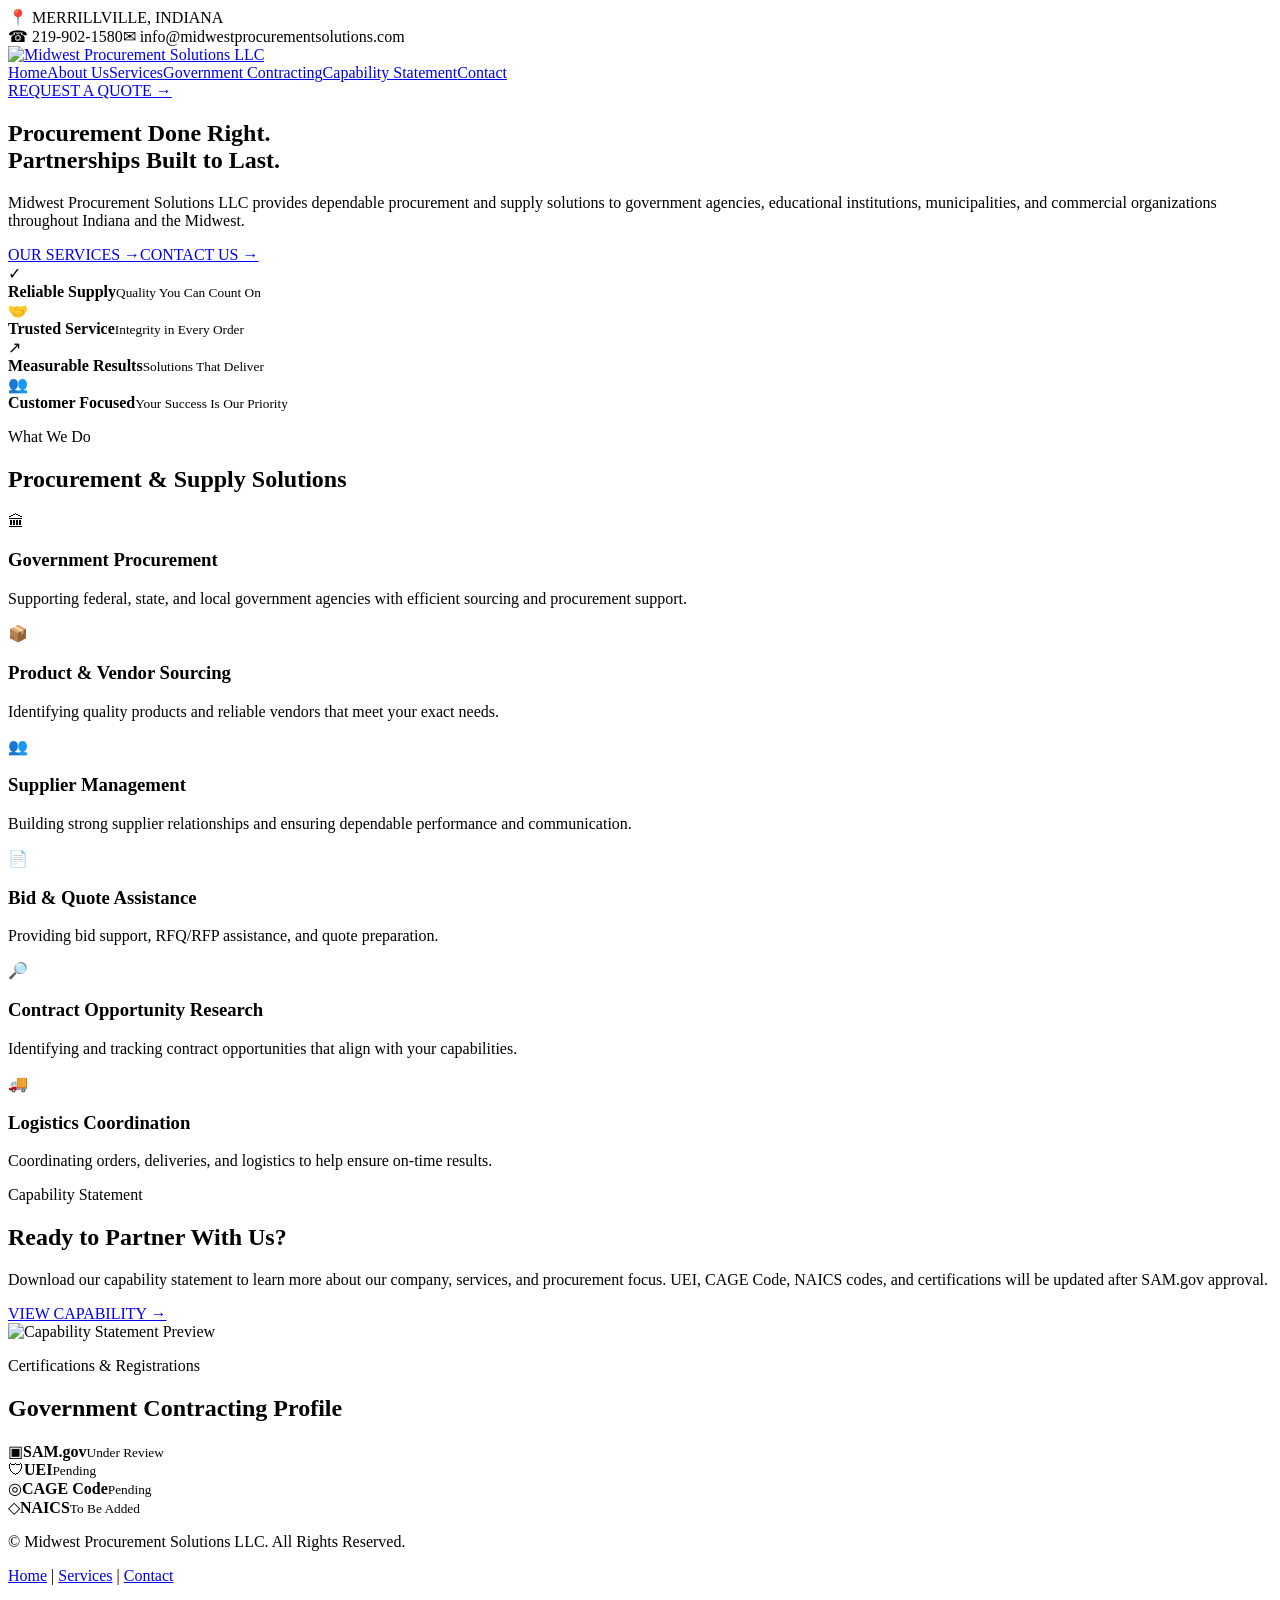
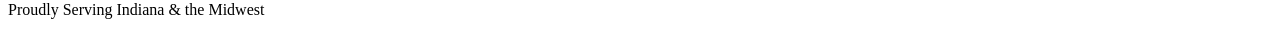
==== index.html @ 80f4475c "Add files via upload" ====
<!DOCTYPE html><html lang="en"><head><meta charset="UTF-8"><meta name="viewport" content="width=device-width, initial-scale=1.0"><title>Midwest Procurement Solutions LLC | Reliable Supply. Trusted Service.</title><meta name="description" content="Procurement and supply solutions for government and commercial clients."><link rel="icon" href="assets/favicon.png"><link rel="stylesheet" href="css/style.css"></head><body><div class="topbar"><div class="container"><div>📍 MERRILLVILLE, INDIANA</div><div class="topbar-contact"><span>☎ 219-902-1580</span><span>✉ info@midwestprocurementsolutions.com</span></div></div></div><header class="header"><div class="container header-inner"><a class="logo" href="index.html"><img src="assets/logo.png" alt="Midwest Procurement Solutions LLC"></a><nav class="nav"><a class="active" href="index.html">Home</a><a class="" href="about.html">About Us</a><a class="" href="services.html">Services</a><a class="" href="government.html">Government Contracting</a><a class="" href="capability.html">Capability Statement</a><a class="" href="contact.html">Contact</a></nav><a class="btn quote" href="contact.html">REQUEST A QUOTE →</a></div></header><main><section class="hero"><div class="hero-left"></div><div class="hero-right"></div><div class="slash-green"></div><div class="slash-white"></div><div class="container hero-content"><div class="hero-copy"><h1>Procurement Done Right.<br>Partnerships <span>Built to Last.</span></h1><div class="accent"></div><p>Midwest Procurement Solutions LLC provides dependable procurement and supply solutions to government agencies, educational institutions, municipalities, and commercial organizations throughout Indiana and the Midwest.</p><div class="hero-actions"><a class="btn" href="services.html">OUR SERVICES →</a><a class="btn btn-outline" href="contact.html">CONTACT US →</a></div></div></div></section><section class="value-strip"><div class="container value-grid"><div class="value-item"><div class="value-icon">✓</div><div><strong>Reliable Supply</strong><small>Quality You Can Count On</small></div></div><div class="value-item"><div class="value-icon">🤝</div><div><strong>Trusted Service</strong><small>Integrity in Every Order</small></div></div><div class="value-item"><div class="value-icon">↗</div><div><strong>Measurable Results</strong><small>Solutions That Deliver</small></div></div><div class="value-item"><div class="value-icon">👥</div><div><strong>Customer Focused</strong><small>Your Success Is Our Priority</small></div></div></div></section><section class="section section-light"><div class="container"><div class="heading"><p class="kicker">What We Do</p><h2>Procurement & Supply Solutions</h2></div><div class="services-grid"><article class="service-card"><div class="circle">🏛</div><h3>Government Procurement</h3><p>Supporting federal, state, and local government agencies with efficient sourcing and procurement support.</p></article><article class="service-card"><div class="circle">📦</div><h3>Product & Vendor Sourcing</h3><p>Identifying quality products and reliable vendors that meet your exact needs.</p></article><article class="service-card"><div class="circle">👥</div><h3>Supplier Management</h3><p>Building strong supplier relationships and ensuring dependable performance and communication.</p></article><article class="service-card"><div class="circle">📄</div><h3>Bid & Quote Assistance</h3><p>Providing bid support, RFQ/RFP assistance, and quote preparation.</p></article><article class="service-card"><div class="circle">🔎</div><h3>Contract Opportunity Research</h3><p>Identifying and tracking contract opportunities that align with your capabilities.</p></article><article class="service-card"><div class="circle">🚚</div><h3>Logistics Coordination</h3><p>Coordinating orders, deliveries, and logistics to help ensure on-time results.</p></article></div></div></section><section class="section section-dark"><div class="container cap-grid"><div><p class="kicker">Capability Statement</p><h2>Ready to Partner With Us?</h2><p>Download our capability statement to learn more about our company, services, and procurement focus. UEI, CAGE Code, NAICS codes, and certifications will be updated after SAM.gov approval.</p><a class="btn" href="capability.html">VIEW CAPABILITY →</a></div><img class="cap-preview" src="assets/capability-preview.jpg" alt="Capability Statement Preview"></div></section><section class="section"><div class="container"><div class="heading"><p class="kicker">Certifications & Registrations</p><h2>Government Contracting Profile</h2></div><div class="cert-grid"><div class="cert"><span>▣</span><strong>SAM.gov</strong><small>Under Review</small></div><div class="cert"><span>🛡</span><strong>UEI</strong><small>Pending</small></div><div class="cert"><span>◎</span><strong>CAGE Code</strong><small>Pending</small></div><div class="cert"><span>◇</span><strong>NAICS</strong><small>To Be Added</small></div></div></div></section></main><footer class="footer"><div class="container"><p>© <span data-year></span> Midwest Procurement Solutions LLC. All Rights Reserved.</p><p><a href="index.html">Home</a> | <a href="services.html">Services</a> | <a href="contact.html">Contact</a></p><p>Proudly Serving Indiana & the Midwest</p></div></footer><script src="js/script.js"></script></body></html>
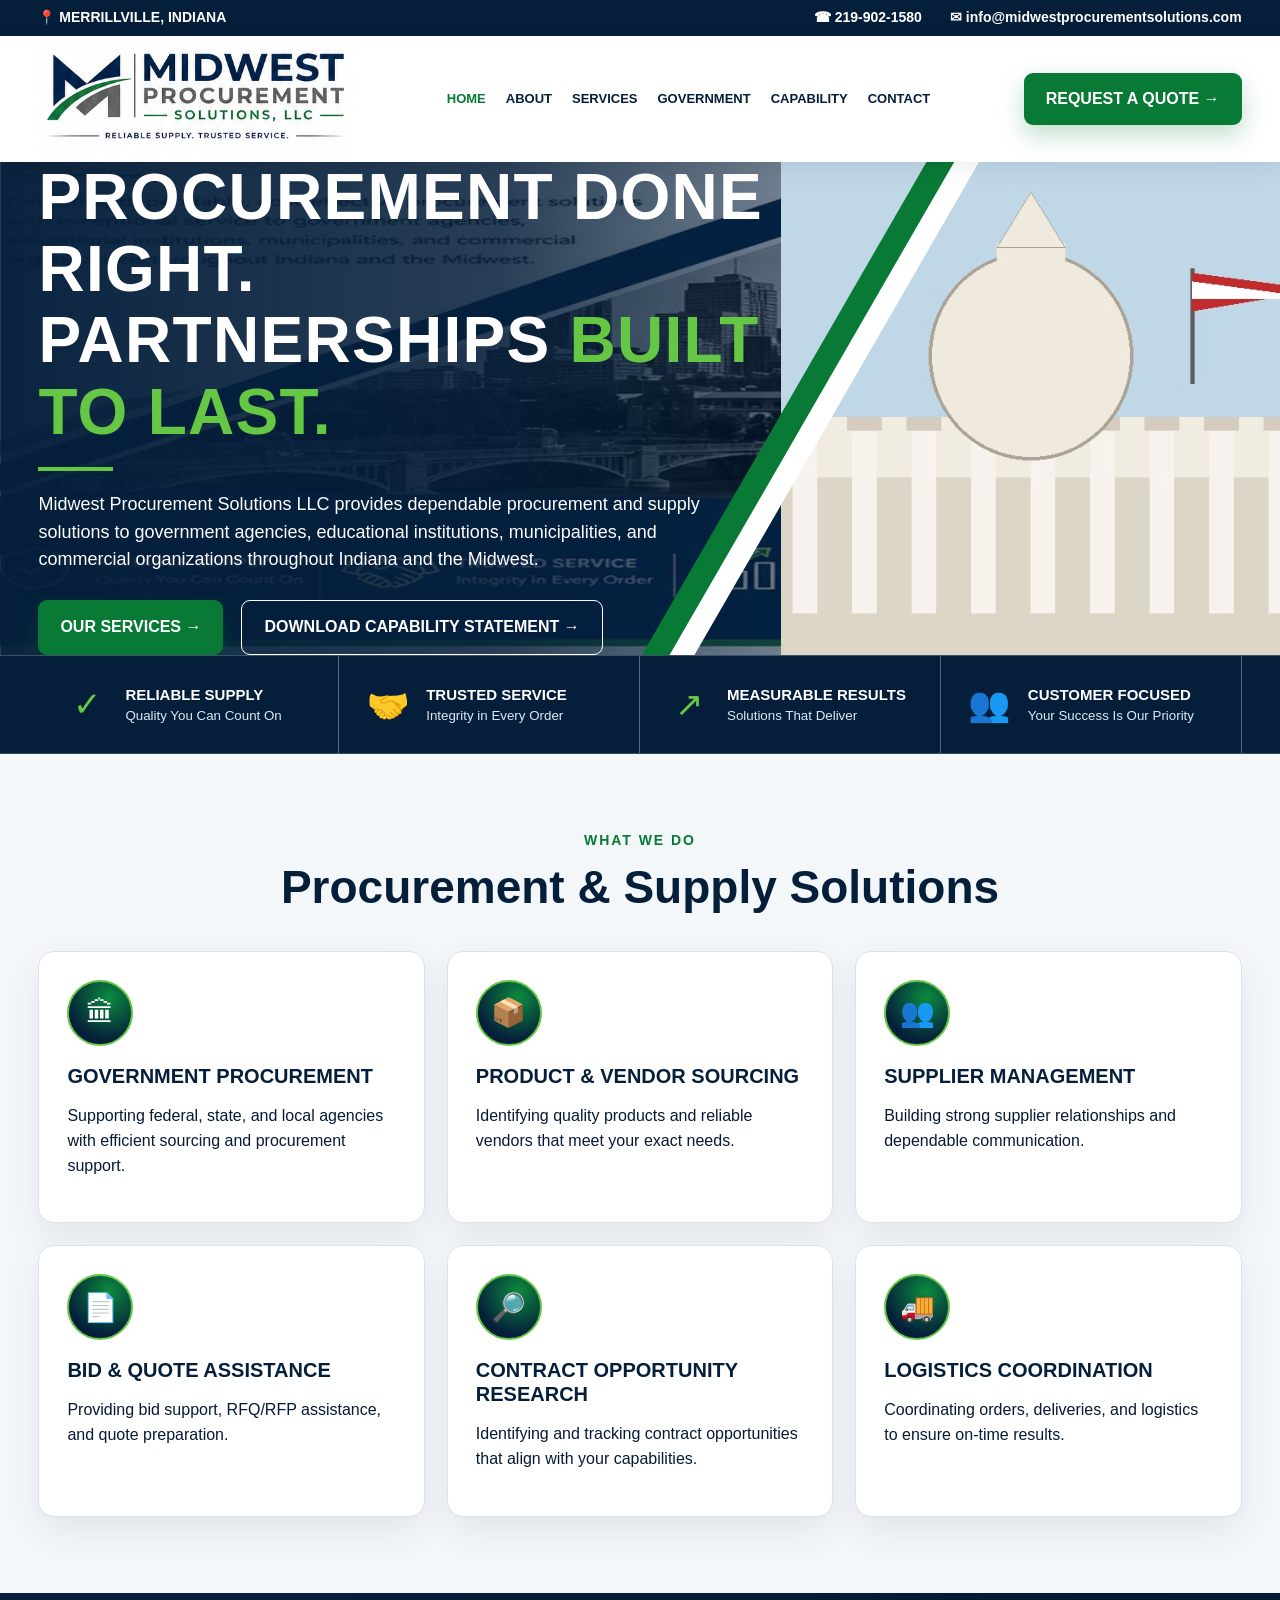
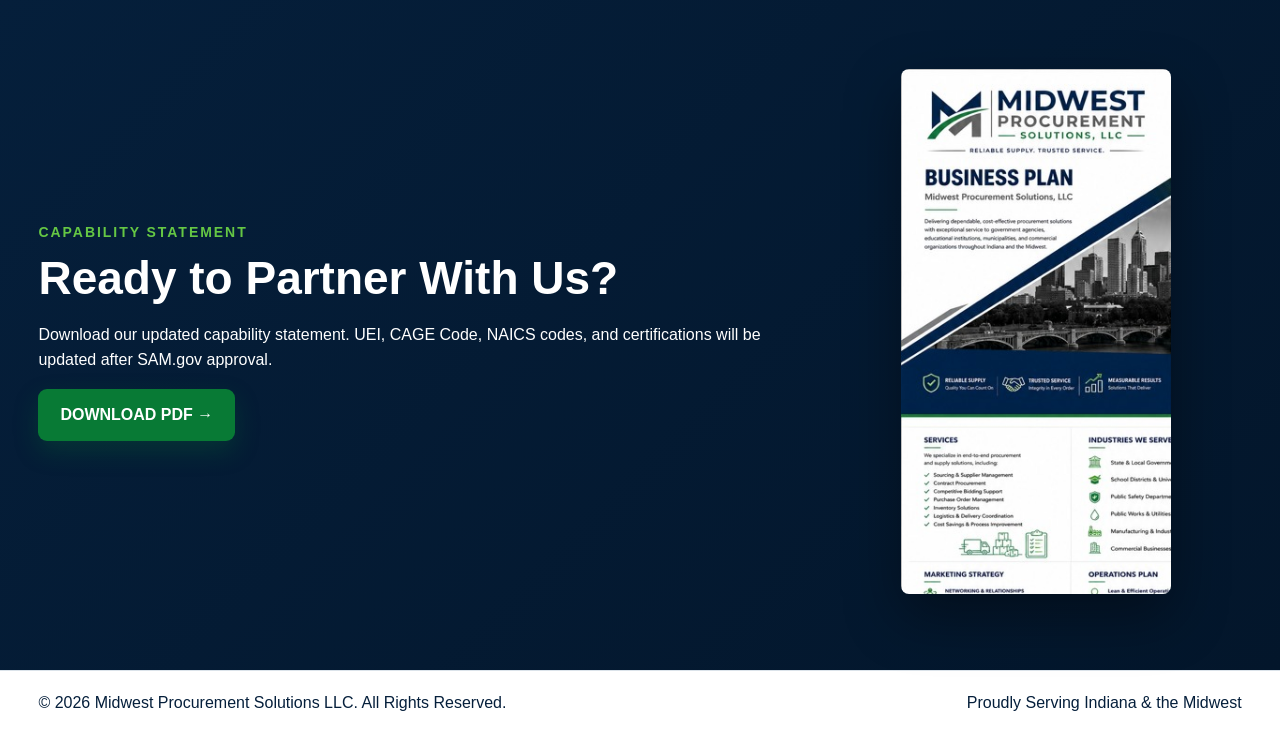
==== commit 63b599ab: "Add files via upload" ====
--- a/index.html
+++ b/index.html
@@ -1 +1 @@
-<!DOCTYPE html><html lang="en"><head><meta charset="UTF-8"><meta name="viewport" content="width=device-width, initial-scale=1.0"><title>Midwest Procurement Solutions LLC | Reliable Supply. Trusted Service.</title><meta name="description" content="Procurement and supply solutions for government and commercial clients."><link rel="icon" href="assets/favicon.png"><link rel="stylesheet" href="css/style.css"></head><body><div class="topbar"><div class="container"><div>📍 MERRILLVILLE, INDIANA</div><div class="topbar-contact"><span>☎ 219-902-1580</span><span>✉ info@midwestprocurementsolutions.com</span></div></div></div><header class="header"><div class="container header-inner"><a class="logo" href="index.html"><img src="assets/logo.png" alt="Midwest Procurement Solutions LLC"></a><nav class="nav"><a class="active" href="index.html">Home</a><a class="" href="about.html">About Us</a><a class="" href="services.html">Services</a><a class="" href="government.html">Government Contracting</a><a class="" href="capability.html">Capability Statement</a><a class="" href="contact.html">Contact</a></nav><a class="btn quote" href="contact.html">REQUEST A QUOTE →</a></div></header><main><section class="hero"><div class="hero-left"></div><div class="hero-right"></div><div class="slash-green"></div><div class="slash-white"></div><div class="container hero-content"><div class="hero-copy"><h1>Procurement Done Right.<br>Partnerships <span>Built to Last.</span></h1><div class="accent"></div><p>Midwest Procurement Solutions LLC provides dependable procurement and supply solutions to government agencies, educational institutions, municipalities, and commercial organizations throughout Indiana and the Midwest.</p><div class="hero-actions"><a class="btn" href="services.html">OUR SERVICES →</a><a class="btn btn-outline" href="contact.html">CONTACT US →</a></div></div></div></section><section class="value-strip"><div class="container value-grid"><div class="value-item"><div class="value-icon">✓</div><div><strong>Reliable Supply</strong><small>Quality You Can Count On</small></div></div><div class="value-item"><div class="value-icon">🤝</div><div><strong>Trusted Service</strong><small>Integrity in Every Order</small></div></div><div class="value-item"><div class="value-icon">↗</div><div><strong>Measurable Results</strong><small>Solutions That Deliver</small></div></div><div class="value-item"><div class="value-icon">👥</div><div><strong>Customer Focused</strong><small>Your Success Is Our Priority</small></div></div></div></section><section class="section section-light"><div class="container"><div class="heading"><p class="kicker">What We Do</p><h2>Procurement & Supply Solutions</h2></div><div class="services-grid"><article class="service-card"><div class="circle">🏛</div><h3>Government Procurement</h3><p>Supporting federal, state, and local government agencies with efficient sourcing and procurement support.</p></article><article class="service-card"><div class="circle">📦</div><h3>Product & Vendor Sourcing</h3><p>Identifying quality products and reliable vendors that meet your exact needs.</p></article><article class="service-card"><div class="circle">👥</div><h3>Supplier Management</h3><p>Building strong supplier relationships and ensuring dependable performance and communication.</p></article><article class="service-card"><div class="circle">📄</div><h3>Bid & Quote Assistance</h3><p>Providing bid support, RFQ/RFP assistance, and quote preparation.</p></article><article class="service-card"><div class="circle">🔎</div><h3>Contract Opportunity Research</h3><p>Identifying and tracking contract opportunities that align with your capabilities.</p></article><article class="service-card"><div class="circle">🚚</div><h3>Logistics Coordination</h3><p>Coordinating orders, deliveries, and logistics to help ensure on-time results.</p></article></div></div></section><section class="section section-dark"><div class="container cap-grid"><div><p class="kicker">Capability Statement</p><h2>Ready to Partner With Us?</h2><p>Download our capability statement to learn more about our company, services, and procurement focus. UEI, CAGE Code, NAICS codes, and certifications will be updated after SAM.gov approval.</p><a class="btn" href="capability.html">VIEW CAPABILITY →</a></div><img class="cap-preview" src="assets/capability-preview.jpg" alt="Capability Statement Preview"></div></section><section class="section"><div class="container"><div class="heading"><p class="kicker">Certifications & Registrations</p><h2>Government Contracting Profile</h2></div><div class="cert-grid"><div class="cert"><span>▣</span><strong>SAM.gov</strong><small>Under Review</small></div><div class="cert"><span>🛡</span><strong>UEI</strong><small>Pending</small></div><div class="cert"><span>◎</span><strong>CAGE Code</strong><small>Pending</small></div><div class="cert"><span>◇</span><strong>NAICS</strong><small>To Be Added</small></div></div></div></section></main><footer class="footer"><div class="container"><p>© <span data-year></span> Midwest Procurement Solutions LLC. All Rights Reserved.</p><p><a href="index.html">Home</a> | <a href="services.html">Services</a> | <a href="contact.html">Contact</a></p><p>Proudly Serving Indiana & the Midwest</p></div></footer><script src="js/script.js"></script></body></html>+<!doctype html><html lang="en"><head><meta charset="utf-8"><meta name="viewport" content="width=device-width,initial-scale=1"><title>Midwest Procurement Solutions LLC</title><link rel="icon" href="assets/favicon.png"><link rel="stylesheet" href="css/style.css"></head><body><div class="topbar"><div class="container"><div>📍 MERRILLVILLE, INDIANA</div><div class="topbar-contact"><span>☎ 219-902-1580</span><span>✉ info@midwestprocurementsolutions.com</span></div></div></div><header class="header"><div class="container header-inner"><a class="logo" href="index.html"><img src="assets/logo.png" alt="Midwest Procurement Solutions LLC"></a><nav class="nav"><a class="active" href="index.html">Home</a><a class="" href="about.html">About</a><a class="" href="services.html">Services</a><a class="" href="government.html">Government</a><a class="" href="capability.html">Capability</a><a class="" href="contact.html">Contact</a></nav><a class="btn quote" href="contact.html">REQUEST A QUOTE →</a></div></header><main><section class="hero"><div class="hero-left"></div><div class="hero-right"></div><div class="slash-green"></div><div class="slash-white"></div><div class="container hero-content"><div class="hero-copy"><h1>Procurement Done Right.<br>Partnerships <span>Built to Last.</span></h1><div class="accent"></div><p>Midwest Procurement Solutions LLC provides dependable procurement and supply solutions to government agencies, educational institutions, municipalities, and commercial organizations throughout Indiana and the Midwest.</p><div class="hero-actions"><a class="btn" href="services.html">OUR SERVICES →</a><a class="btn btn-outline" href="assets/Midwest_Procurement_Solutions_Capability_Statement.pdf">DOWNLOAD CAPABILITY STATEMENT →</a></div></div></div></section><section class="value-strip"><div class="container value-grid"><div class="value-item"><div class="value-icon">✓</div><div><strong>Reliable Supply</strong><small>Quality You Can Count On</small></div></div><div class="value-item"><div class="value-icon">🤝</div><div><strong>Trusted Service</strong><small>Integrity in Every Order</small></div></div><div class="value-item"><div class="value-icon">↗</div><div><strong>Measurable Results</strong><small>Solutions That Deliver</small></div></div><div class="value-item"><div class="value-icon">👥</div><div><strong>Customer Focused</strong><small>Your Success Is Our Priority</small></div></div></div></section><section class="section section-light"><div class="container"><div class="heading"><p class="kicker">What We Do</p><h2>Procurement & Supply Solutions</h2></div><div class="services-grid"><article class="service-card"><div class="circle">🏛</div><h3>Government Procurement</h3><p>Supporting federal, state, and local agencies with efficient sourcing and procurement support.</p></article><article class="service-card"><div class="circle">📦</div><h3>Product & Vendor Sourcing</h3><p>Identifying quality products and reliable vendors that meet your exact needs.</p></article><article class="service-card"><div class="circle">👥</div><h3>Supplier Management</h3><p>Building strong supplier relationships and dependable communication.</p></article><article class="service-card"><div class="circle">📄</div><h3>Bid & Quote Assistance</h3><p>Providing bid support, RFQ/RFP assistance, and quote preparation.</p></article><article class="service-card"><div class="circle">🔎</div><h3>Contract Opportunity Research</h3><p>Identifying and tracking contract opportunities that align with your capabilities.</p></article><article class="service-card"><div class="circle">🚚</div><h3>Logistics Coordination</h3><p>Coordinating orders, deliveries, and logistics to ensure on-time results.</p></article></div></div></section><section class="section section-dark"><div class="container cap-grid"><div><p class="kicker">Capability Statement</p><h2>Ready to Partner With Us?</h2><p>Download our updated capability statement. UEI, CAGE Code, NAICS codes, and certifications will be updated after SAM.gov approval.</p><a class="btn" href="assets/Midwest_Procurement_Solutions_Capability_Statement.pdf">DOWNLOAD PDF →</a></div><img class="cap-preview" src="assets/capability-preview.jpg" alt="Capability Statement Preview"></div></section></main><footer class="footer"><div class="container"><p>© <span data-year></span> Midwest Procurement Solutions LLC. All Rights Reserved.</p><p>Proudly Serving Indiana & the Midwest</p></div></footer><script src="js/script.js"></script></body></html>
--- a/css/style.css
+++ b/css/style.css
@@ -0,0 +1,2 @@
+
+:root{--navy:#051f3b;--navy2:#082b52;--green:#087a35;--green2:#65c744;--light:#f4f7fa;--text:#071936;--border:#dbe3ea}*{box-sizing:border-box}html{scroll-behavior:smooth}body{margin:0;font-family:Arial,Helvetica,sans-serif;color:var(--text);background:white;line-height:1.55}img{max-width:100%;display:block}.container{width:min(1220px,94%);margin:auto}.topbar{background:var(--navy);color:white;font-size:14px;font-weight:800}.topbar .container{display:flex;justify-content:space-between;align-items:center;gap:18px;min-height:36px}.topbar-contact{display:flex;gap:28px;flex-wrap:wrap}.header{background:white;position:sticky;top:0;z-index:50;box-shadow:0 5px 22px rgba(0,0,0,.08)}.header-inner{display:flex;justify-content:space-between;align-items:center;gap:22px;min-height:126px}.logo img{width:315px}.nav{display:flex;align-items:center;gap:20px;justify-content:center;flex:1}.nav a{text-decoration:none;font-size:13px;font-weight:900;color:var(--navy);text-transform:uppercase;white-space:nowrap}.nav a.active,.nav a:hover{color:var(--green)}.btn{display:inline-flex;align-items:center;justify-content:center;gap:8px;background:var(--green);color:white;text-decoration:none;border-radius:9px;padding:14px 22px;font-weight:900;border:0;box-shadow:0 10px 24px rgba(8,122,53,.25);cursor:pointer}.btn-outline{background:transparent;border:1.5px solid white;color:white;box-shadow:none}.hero{position:relative;min-height:485px;background:var(--navy);color:white;overflow:hidden}.hero-left{position:absolute;inset:0 auto 0 0;width:78%;background:linear-gradient(90deg,rgba(5,31,59,.98),rgba(5,31,59,.86),rgba(5,31,59,.35)),url('../assets/skyline.jpg');background-size:cover;background-position:center}.hero-right{position:absolute;right:0;top:0;width:39%;height:100%;background:linear-gradient(rgba(255,255,255,.08),rgba(255,255,255,.08)),url('../assets/government-building.jpg');background-size:cover;background-position:center}.slash-white{position:absolute;right:35%;top:-75px;width:35px;height:650px;background:white;transform:rotate(30deg);z-index:2}.slash-green{position:absolute;right:36.9%;top:-75px;width:24px;height:650px;background:var(--green);transform:rotate(30deg);z-index:3}.hero-content{position:relative;z-index:4;min-height:485px;display:flex;align-items:center}.hero-copy{max-width:770px}.hero h1{font-size:clamp(39px,5vw,64px);line-height:1.12;margin:0 0 18px;text-transform:uppercase;letter-spacing:.02em}.hero h1 span{color:var(--green2)}.accent{width:75px;height:4px;background:var(--green2);margin:0 0 20px}.hero p{font-size:18px;max-width:690px}.hero-actions{display:flex;gap:18px;flex-wrap:wrap;margin-top:26px}.value-strip{background:var(--navy);color:white;border-top:1px solid rgba(255,255,255,.22);border-bottom:1px solid rgba(255,255,255,.2)}.value-grid{display:grid;grid-template-columns:repeat(4,1fr)}.value-item{display:flex;gap:16px;align-items:center;padding:22px 26px;border-right:1px solid rgba(255,255,255,.32)}.value-icon{font-size:34px;color:var(--green2);width:45px;text-align:center}.value-item strong{display:block;text-transform:uppercase;font-size:15px}.value-item small{display:block;color:#dce8f5}.section{padding:76px 0}.section-light{background:var(--light)}.section-dark{background:linear-gradient(135deg,var(--navy),#03162b);color:white}.heading{text-align:center;margin-bottom:38px}.kicker{font-size:14px;text-transform:uppercase;color:var(--green);font-weight:900;letter-spacing:.14em;margin:0 0 10px}.section-dark .kicker{color:var(--green2)}h2{font-size:clamp(30px,4vw,46px);line-height:1.12;margin:0 0 18px;color:var(--navy)}.section-dark h2{color:white}.services-grid{display:grid;grid-template-columns:repeat(3,1fr);gap:22px}.service-card{background:white;border:1px solid var(--border);border-radius:16px;padding:28px;box-shadow:0 14px 35px rgba(5,31,59,.08)}.circle{width:66px;height:66px;border-radius:50%;display:grid;place-items:center;background:radial-gradient(circle at 65% 25%,#0b8b3e,var(--navy) 70%);border:2px solid var(--green2);color:white;font-size:28px;margin-bottom:18px}.service-card h3{font-size:20px;line-height:1.2;color:var(--navy);margin:0 0 12px;text-transform:uppercase}.two-col{display:grid;grid-template-columns:1.05fr .95fr;gap:48px;align-items:center}.card-dark{background:rgba(255,255,255,.08);border:1px solid rgba(255,255,255,.18);border-radius:18px;padding:30px}.card-dark h3{color:var(--green2);margin-top:0;font-size:25px}.card-dark li{margin:10px 0}.cert-grid{display:grid;grid-template-columns:repeat(4,1fr);gap:18px;margin-top:30px}.cert{background:white;border:1px solid var(--border);border-radius:14px;text-align:center;padding:24px 14px}.cert span{font-size:38px;display:block;color:var(--green)}.cert strong{display:block;text-transform:uppercase;color:var(--navy)}.cert small{display:block;color:var(--green);font-weight:900}.cap-grid{display:grid;grid-template-columns:1fr .55fr;gap:42px;align-items:center}.cap-preview{width:270px;border-radius:8px;box-shadow:0 22px 55px rgba(0,0,0,.38);justify-self:center}.industry-grid{display:grid;grid-template-columns:repeat(3,1fr);gap:16px}.industry-grid span{background:white;border:1px solid var(--border);border-radius:12px;padding:18px;text-align:center;font-weight:900;color:var(--navy)}.contact-grid{display:grid;grid-template-columns:1fr 1fr;gap:44px;align-items:start}.contact-card{background:rgba(255,255,255,.08);border:1px solid rgba(255,255,255,.18);border-radius:16px;padding:24px;margin-top:20px}.form{background:white;color:var(--navy);border-radius:16px;padding:28px}label{display:block;font-weight:900;margin-bottom:16px}input,textarea{display:block;width:100%;margin-top:7px;padding:13px;border:1px solid #cbd5df;border-radius:8px;font:inherit}textarea{min-height:140px}.footer{background:white;color:var(--navy);border-top:1px solid var(--border)}.footer .container{display:flex;justify-content:space-between;gap:20px;align-items:center;min-height:64px;flex-wrap:wrap}.footer a{text-decoration:none;font-weight:800}.page-hero{background:linear-gradient(135deg,var(--navy),var(--navy2));color:white;padding:72px 0}.page-hero h1{font-size:clamp(38px,5vw,62px);margin:0}.page-hero p{font-size:19px;max-width:760px}.list-check{padding-left:0;list-style:none}.list-check li{margin:10px 0}.list-check li:before{content:'✓ ';color:var(--green);font-weight:900}@media(max-width:1100px){.nav{display:none}.header-inner{min-height:auto;padding:16px 0}.logo img{width:300px;max-width:70vw}.quote{display:none}.hero-right,.slash-white,.slash-green{display:none}.hero-left{width:100%}.value-grid,.cert-grid{grid-template-columns:repeat(2,1fr)}}@media(max-width:760px){.topbar .container,.topbar-contact{display:block;padding:7px 0}.topbar-contact span{display:block;margin:4px 0}.hero,.hero-content{min-height:500px}.hero h1{font-size:34px}.hero p{font-size:16px}.value-grid,.services-grid,.two-col,.cap-grid,.industry-grid,.contact-grid,.cert-grid{grid-template-columns:1fr}.value-item{border-right:0;border-bottom:1px solid rgba(255,255,255,.18)}.cap-preview{justify-self:start;max-width:100%}.footer .container{display:block;padding:16px 0}}
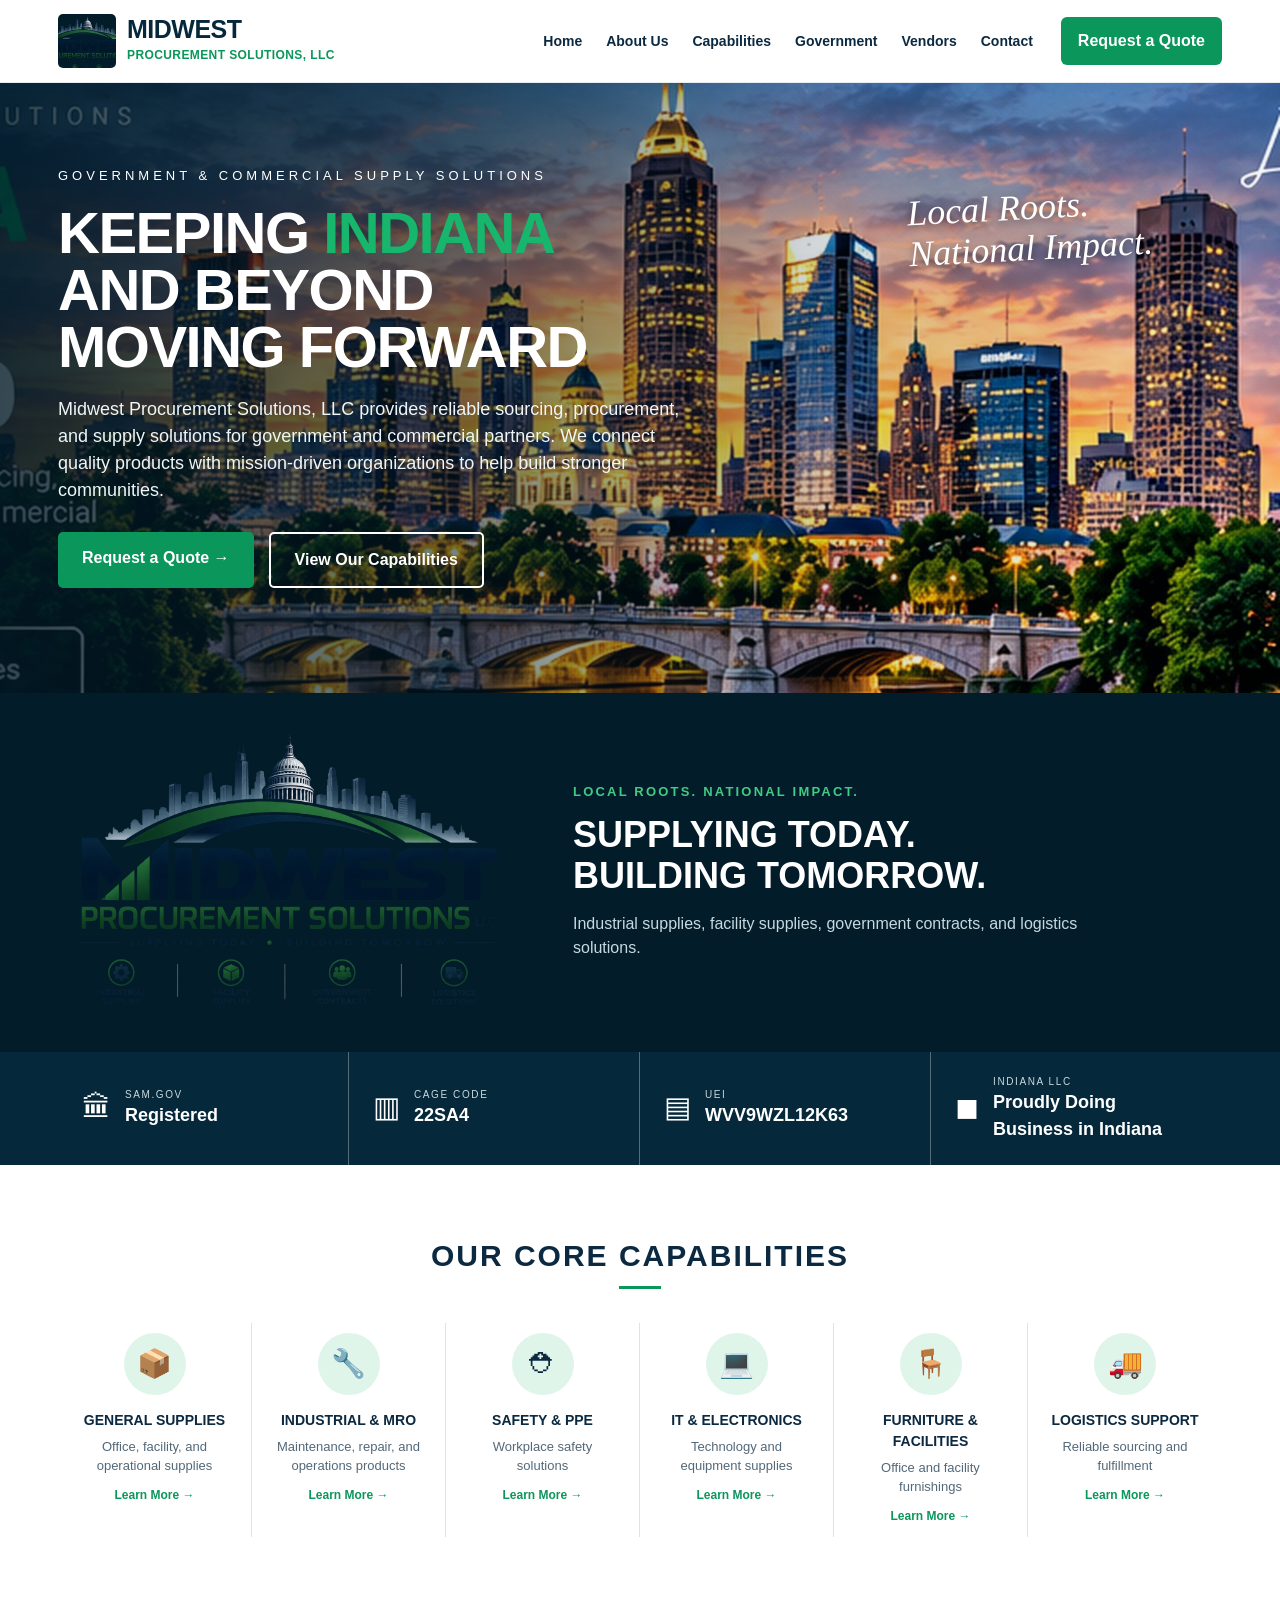
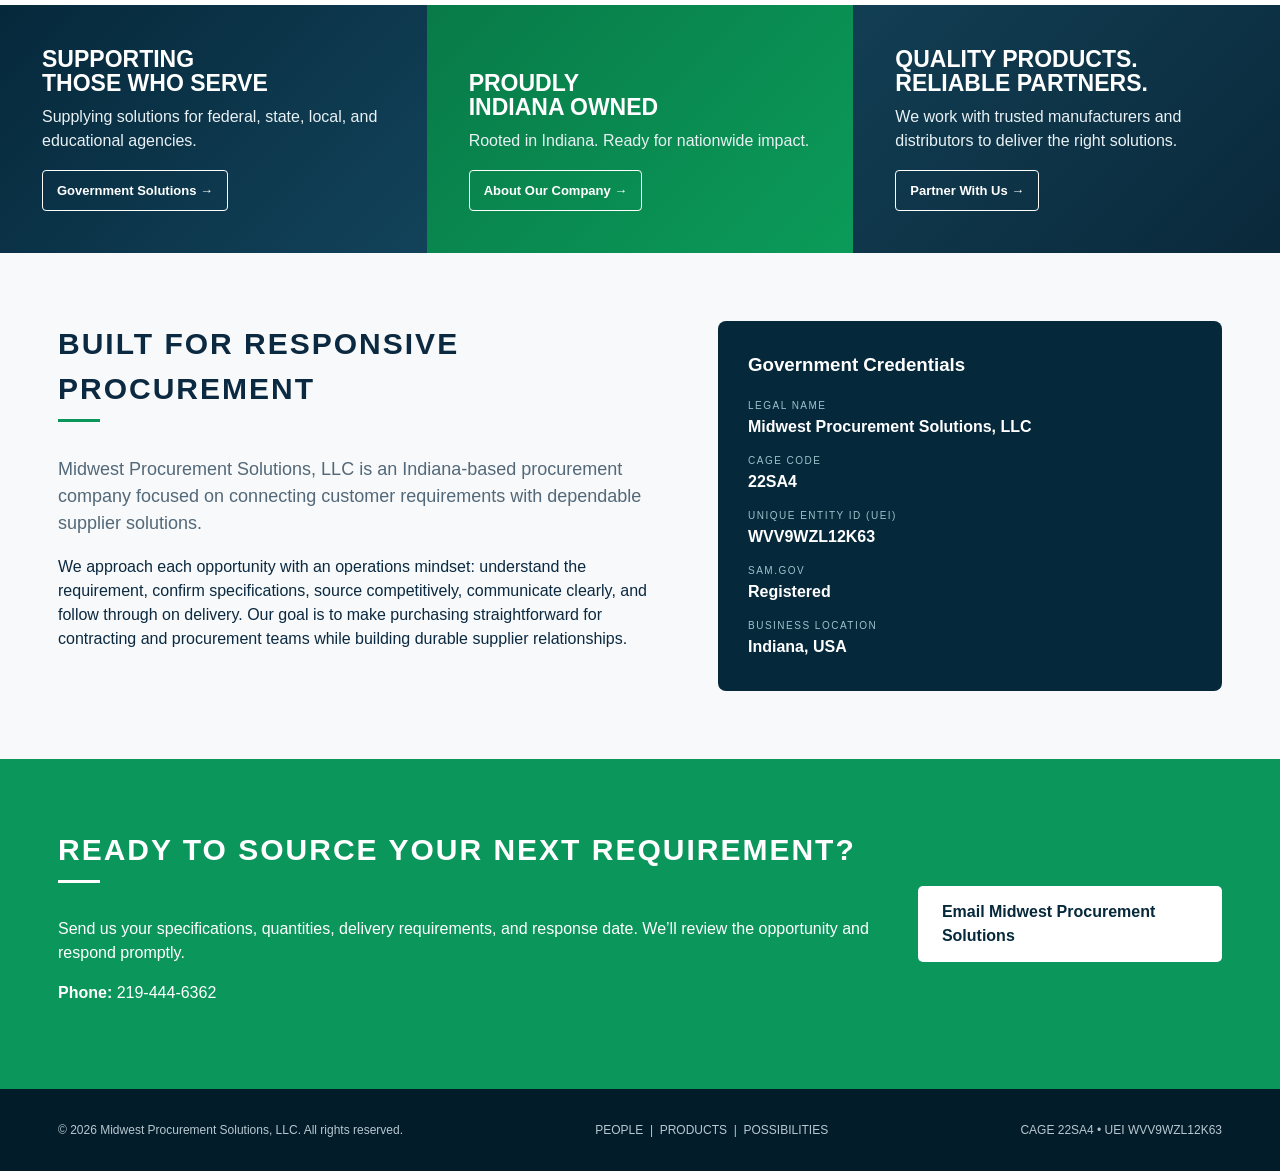
==== commit 436beda2: "Publish skyline homepage with updated logo" ====
--- a/index.html
+++ b/index.html
@@ -1 +1,17 @@
-<!doctype html><html lang="en"><head><meta charset="utf-8"><meta name="viewport" content="width=device-width,initial-scale=1"><title>Midwest Procurement Solutions LLC</title><link rel="icon" href="assets/favicon.png"><link rel="stylesheet" href="css/style.css"></head><body><div class="topbar"><div class="container"><div>📍 MERRILLVILLE, INDIANA</div><div class="topbar-contact"><span>☎ 219-902-1580</span><span>✉ info@midwestprocurementsolutions.com</span></div></div></div><header class="header"><div class="container header-inner"><a class="logo" href="index.html"><img src="assets/logo.png" alt="Midwest Procurement Solutions LLC"></a><nav class="nav"><a class="active" href="index.html">Home</a><a class="" href="about.html">About</a><a class="" href="services.html">Services</a><a class="" href="government.html">Government</a><a class="" href="capability.html">Capability</a><a class="" href="contact.html">Contact</a></nav><a class="btn quote" href="contact.html">REQUEST A QUOTE →</a></div></header><main><section class="hero"><div class="hero-left"></div><div class="hero-right"></div><div class="slash-green"></div><div class="slash-white"></div><div class="container hero-content"><div class="hero-copy"><h1>Procurement Done Right.<br>Partnerships <span>Built to Last.</span></h1><div class="accent"></div><p>Midwest Procurement Solutions LLC provides dependable procurement and supply solutions to government agencies, educational institutions, municipalities, and commercial organizations throughout Indiana and the Midwest.</p><div class="hero-actions"><a class="btn" href="services.html">OUR SERVICES →</a><a class="btn btn-outline" href="assets/Midwest_Procurement_Solutions_Capability_Statement.pdf">DOWNLOAD CAPABILITY STATEMENT →</a></div></div></div></section><section class="value-strip"><div class="container value-grid"><div class="value-item"><div class="value-icon">✓</div><div><strong>Reliable Supply</strong><small>Quality You Can Count On</small></div></div><div class="value-item"><div class="value-icon">🤝</div><div><strong>Trusted Service</strong><small>Integrity in Every Order</small></div></div><div class="value-item"><div class="value-icon">↗</div><div><strong>Measurable Results</strong><small>Solutions That Deliver</small></div></div><div class="value-item"><div class="value-icon">👥</div><div><strong>Customer Focused</strong><small>Your Success Is Our Priority</small></div></div></div></section><section class="section section-light"><div class="container"><div class="heading"><p class="kicker">What We Do</p><h2>Procurement & Supply Solutions</h2></div><div class="services-grid"><article class="service-card"><div class="circle">🏛</div><h3>Government Procurement</h3><p>Supporting federal, state, and local agencies with efficient sourcing and procurement support.</p></article><article class="service-card"><div class="circle">📦</div><h3>Product & Vendor Sourcing</h3><p>Identifying quality products and reliable vendors that meet your exact needs.</p></article><article class="service-card"><div class="circle">👥</div><h3>Supplier Management</h3><p>Building strong supplier relationships and dependable communication.</p></article><article class="service-card"><div class="circle">📄</div><h3>Bid & Quote Assistance</h3><p>Providing bid support, RFQ/RFP assistance, and quote preparation.</p></article><article class="service-card"><div class="circle">🔎</div><h3>Contract Opportunity Research</h3><p>Identifying and tracking contract opportunities that align with your capabilities.</p></article><article class="service-card"><div class="circle">🚚</div><h3>Logistics Coordination</h3><p>Coordinating orders, deliveries, and logistics to ensure on-time results.</p></article></div></div></section><section class="section section-dark"><div class="container cap-grid"><div><p class="kicker">Capability Statement</p><h2>Ready to Partner With Us?</h2><p>Download our updated capability statement. UEI, CAGE Code, NAICS codes, and certifications will be updated after SAM.gov approval.</p><a class="btn" href="assets/Midwest_Procurement_Solutions_Capability_Statement.pdf">DOWNLOAD PDF →</a></div><img class="cap-preview" src="assets/capability-preview.jpg" alt="Capability Statement Preview"></div></section></main><footer class="footer"><div class="container"><p>© <span data-year></span> Midwest Procurement Solutions LLC. All Rights Reserved.</p><p>Proudly Serving Indiana & the Midwest</p></div></footer><script src="js/script.js"></script></body></html>+<!doctype html>
+<html lang="en"><head><meta charset="utf-8"><meta name="viewport" content="width=device-width,initial-scale=1"><title>Midwest Procurement Solutions, LLC | Government & Commercial Supply</title><meta name="description" content="Midwest Procurement Solutions, LLC provides sourcing, procurement, and supply solutions for government and commercial customers."><style>
+:root{--navy:#06283b;--navy2:#031c2a;--green:#0b965b;--green2:#16b66d;--ink:#0b2940;--muted:#536878;--light:#f7f9fa;--line:#dbe4e8;--white:#fff}*{box-sizing:border-box}html{scroll-behavior:smooth}body{margin:0;font-family:Arial,Helvetica,sans-serif;color:var(--ink);background:white;line-height:1.5}a{text-decoration:none;color:inherit}.wrap{max-width:1220px;margin:auto;padding:0 28px}.top{background:#fff;position:sticky;top:0;z-index:20;border-bottom:1px solid #e6ecef}.nav{min-height:82px;display:flex;align-items:center;gap:28px}.brand{display:flex;align-items:center;margin-right:auto}.mark{width:52px;height:44px;position:relative;margin-right:10px}.mark:before,.mark:after{content:"";position:absolute;bottom:0;background:var(--green)}.mark:before{left:3px;width:12px;height:24px}.mark:after{left:20px;width:12px;height:34px;box-shadow:17px -10px 0 var(--green)}.brandtext strong{display:block;font-size:25px;line-height:1;color:var(--navy);letter-spacing:-.5px}.brandtext span{font-size:12px;color:var(--green);font-weight:800;letter-spacing:.4px}.navlinks{display:flex;gap:24px;font-size:14px;font-weight:700}.navlinks a:hover{color:var(--green)}.quote{background:var(--green);color:white;padding:12px 17px;border-radius:6px;font-weight:800}.hero{min-height:610px;color:white;position:relative;display:flex;align-items:center;background-image:linear-gradient(90deg,rgba(2,26,39,.80) 0%,rgba(2,26,39,.56) 34%,rgba(2,26,39,.12) 68%,rgba(2,26,39,.03) 100%),url('assets/indianapolis-skyline.jpg');background-size:cover;background-position:center center}.heroContent{padding:78px 0 100px;max-width:660px}.eyebrow{font-size:13px;letter-spacing:4px;text-transform:uppercase}.hero h1{font-size:58px;line-height:.99;margin:18px 0 20px;text-transform:uppercase;letter-spacing:-1.5px}.hero h1 em{font-style:normal;color:var(--green2)}.hero p{font-size:18px;max-width:630px;color:#eef6f8}.script{position:absolute;right:10%;top:17%;font-family:Georgia,serif;font-style:italic;font-size:36px;line-height:1.15;transform:rotate(-3deg);text-shadow:0 2px 8px #0007}.script small{display:block;font-family:Arial,sans-serif;font-style:normal;text-transform:uppercase;font-size:12px;letter-spacing:3px;margin-top:18px;text-align:center}.actions{display:flex;gap:15px;margin-top:28px;flex-wrap:wrap}.btn{display:inline-block;padding:14px 24px;border-radius:5px;font-weight:800}.btn.primary{background:var(--green);color:white}.btn.ghost{border:2px solid white;color:white}.credentials{background:var(--navy);color:white}.credgrid{display:grid;grid-template-columns:repeat(4,1fr)}.cred{padding:22px 24px;border-right:1px solid #ffffff50;display:flex;align-items:center;gap:14px}.cred:last-child{border-right:0}.icon{font-size:29px}.cred small{display:block;text-transform:uppercase;letter-spacing:1.6px;color:#c9d8de;font-size:10px}.cred strong{font-size:18px}.section{padding:68px 0}.section h2{text-align:center;font-size:30px;letter-spacing:2px;text-transform:uppercase;margin:0 0 8px}.under{width:42px;height:3px;background:var(--green);margin:0 auto 34px}.capgrid{display:grid;grid-template-columns:repeat(6,1fr);gap:0}.cap{text-align:center;padding:10px 20px;border-right:1px solid var(--line)}.cap:last-child{border:0}.cap .circle{width:62px;height:62px;margin:0 auto 15px;border-radius:50%;background:#dff5ea;display:flex;align-items:center;justify-content:center;font-size:28px}.cap h3{font-size:14px;margin:0 0 6px;text-transform:uppercase}.cap p{font-size:13px;color:var(--muted);margin:0}.cap a{display:inline-block;color:var(--green);font-size:12px;font-weight:800;margin-top:10px}.triptych{display:grid;grid-template-columns:repeat(3,1fr)}.feature{min-height:235px;padding:42px;color:white;display:flex;flex-direction:column;justify-content:flex-end;background:linear-gradient(135deg,var(--navy),#12435a)}.feature:nth-child(2){background:linear-gradient(135deg,#087a48,#0b9b59)}.feature:nth-child(3){background:linear-gradient(135deg,#123e53,#0a293b)}.feature h3{font-size:23px;text-transform:uppercase;line-height:1.05;margin:0 0 10px}.feature p{margin:0 0 17px;color:#e8f1f4}.mini{border:1px solid white;padding:10px 14px;border-radius:4px;width:max-content;font-size:13px;font-weight:800}.about{background:var(--light)}.twocol{display:grid;grid-template-columns:1.1fr .9fr;gap:44px;align-items:start}.twocol h2{text-align:left}.twocol .under{margin-left:0}.lead{font-size:18px;color:var(--muted)}.panel{background:var(--navy);color:white;padding:30px;border-radius:8px}.panel h3{margin-top:0}.panel dl{margin:0}.panel dt{font-size:10px;text-transform:uppercase;letter-spacing:1.5px;color:#9fc1ca;margin-top:14px}.panel dd{font-weight:800;margin:2px 0}.contact{background:var(--green);color:white}.contact h2{text-align:left;color:white}.contact .under{background:white;margin-left:0}.contactrow{display:flex;align-items:center;justify-content:space-between;gap:30px}.contact .btn{background:white;color:var(--navy)}footer{background:var(--navy2);color:#b8c8d0;padding:32px 0}.foot{display:flex;justify-content:space-between;gap:20px;flex-wrap:wrap;font-size:12px}@media(max-width:950px){.navlinks{display:none}.hero h1{font-size:46px}.script{display:none}.capgrid{grid-template-columns:repeat(3,1fr)}.cap{border-bottom:1px solid var(--line)}.credgrid{grid-template-columns:repeat(2,1fr)}.cred:nth-child(2){border-right:0}.triptych{grid-template-columns:1fr}.twocol{grid-template-columns:1fr}}@media(max-width:600px){.wrap{padding:0 18px}.brandtext strong{font-size:19px}.brandtext span{font-size:9px}.quote{display:none}.hero{min-height:540px;background-position:62% center}.heroContent{padding:65px 0}.hero h1{font-size:39px}.hero p{font-size:16px}.credgrid,.capgrid{grid-template-columns:1fr}.cred{border-right:0;border-bottom:1px solid #ffffff40}.cap{border-right:0}.contactrow{display:block}.contact .btn{margin-top:16px}}
+
+.brand-emblem{display:block;position:relative;width:58px;height:54px;overflow:hidden;flex:none;margin-right:11px;background:#031c2a;border-radius:5px}.brand-emblem img{position:absolute;width:100px;height:auto;max-width:none;left:50%;top:-2px;transform:translateX(-50%)}.brand-showcase{background:#031c2a;color:#fff;padding:26px 0}.brand-showcase-inner{display:grid;grid-template-columns:minmax(0,460px) 1fr;gap:55px;align-items:center}.brand-showcase img{display:block;width:100%;height:auto;border-radius:8px}.brand-showcase .eyebrow{color:#42cb84;letter-spacing:2.2px;font-weight:700}.brand-showcase h2{font-size:36px;line-height:1.12;margin:14px 0;text-transform:uppercase}.brand-showcase p:last-child{color:#c7d9df;max-width:510px}.menu-toggle{display:none;background:#fff;border:1px solid var(--line);border-radius:5px;color:var(--navy);font:700 15px Arial,sans-serif;padding:10px 12px;cursor:pointer}a:focus-visible,button:focus-visible{outline:3px solid var(--green2);outline-offset:3px}section[id],.feature[id]{scroll-margin-top:85px}@media(max-width:950px){.nav{flex-wrap:wrap}.menu-toggle{display:block}.navlinks{display:none;order:3;width:100%;padding:0 0 18px;flex-direction:column;gap:0}.navlinks.open{display:flex}.navlinks a{padding:10px 4px}.brand-showcase-inner{grid-template-columns:minmax(0,380px) 1fr;gap:25px}.brand-showcase h2{font-size:28px}}@media(max-width:650px){.brand-showcase-inner{display:block}.brand-showcase img{max-width:440px;margin:auto}.brand-showcase-inner>div{padding:0 0 18px}.brand-showcase h2{font-size:26px}.brand-showcase{padding:15px 0}.brand-emblem{width:48px;height:48px}.brand-emblem img{width:90px}.brandtext strong{font-size:17px}.brandtext span{font-size:8px}.nav{gap:8px}.menu-toggle{padding:9px}}
+</style></head><body>
+<header class="top"><div class="wrap nav"><a class="brand" href="#home" aria-label="Midwest Procurement Solutions home"><span class="brand-emblem"><img src="assets/mps-logo.png" alt=""></span><div class="brandtext"><strong>MIDWEST</strong><span>PROCUREMENT SOLUTIONS, LLC</span></div></a><button class="menu-toggle" type="button" aria-controls="site-nav" aria-expanded="false">Menu</button><nav class="navlinks" id="site-nav" aria-label="Main navigation"><a href="#home">Home</a><a href="#about">About Us</a><a href="#capabilities">Capabilities</a><a href="#government">Government</a><a href="#vendors">Vendors</a><a href="#contact">Contact</a></nav><a class="quote" href="#contact">Request a Quote</a></div></header>
+<section class="hero" id="home"><div class="wrap" style="width:100%"><div class="heroContent"><div class="eyebrow">Government & Commercial Supply Solutions</div><h1>Keeping <em>Indiana</em><br>and beyond<br>moving forward</h1><p>Midwest Procurement Solutions, LLC provides reliable sourcing, procurement, and supply solutions for government and commercial partners. We connect quality products with mission-driven organizations to help build stronger communities.</p><div class="actions"><a class="btn primary" href="#contact">Request a Quote →</a><a class="btn ghost" href="#capabilities">View Our Capabilities</a></div></div><div class="script">Local Roots.<br>National Impact.</div></div></section>
+<section class="brand-showcase" aria-label="Midwest Procurement Solutions branding"><div class="wrap brand-showcase-inner"><img src="assets/mps-logo.png" alt="Midwest Procurement Solutions LLC — Supplying Today, Building Tomorrow" width="1536" height="1024"><div><p class="eyebrow">Local Roots. National Impact.</p><h2>Supplying today.<br>Building tomorrow.</h2><p>Industrial supplies, facility supplies, government contracts, and logistics solutions.</p></div></div></section>
+<section class="credentials" id="government"><div class="wrap credgrid"><div class="cred"><span class="icon">🏛</span><div><small>SAM.gov</small><strong>Registered</strong></div></div><div class="cred"><span class="icon">▥</span><div><small>CAGE Code</small><strong>22SA4</strong></div></div><div class="cred"><span class="icon">▤</span><div><small>UEI</small><strong>WVV9WZL12K63</strong></div></div><div class="cred"><span class="icon">◼</span><div><small>Indiana LLC</small><strong>Proudly Doing Business in Indiana</strong></div></div></div></section>
+<section class="section" id="capabilities"><div class="wrap"><h2>Our Core Capabilities</h2><div class="under"></div><div class="capgrid"><div class="cap"><div class="circle">📦</div><h3>General Supplies</h3><p>Office, facility, and operational supplies</p><a href="#contact">Learn More →</a></div><div class="cap"><div class="circle">🔧</div><h3>Industrial & MRO</h3><p>Maintenance, repair, and operations products</p><a href="#contact">Learn More →</a></div><div class="cap"><div class="circle">⛑</div><h3>Safety & PPE</h3><p>Workplace safety solutions</p><a href="#contact">Learn More →</a></div><div class="cap"><div class="circle">💻</div><h3>IT & Electronics</h3><p>Technology and equipment supplies</p><a href="#contact">Learn More →</a></div><div class="cap"><div class="circle">🪑</div><h3>Furniture & Facilities</h3><p>Office and facility furnishings</p><a href="#contact">Learn More →</a></div><div class="cap"><div class="circle">🚚</div><h3>Logistics Support</h3><p>Reliable sourcing and fulfillment</p><a href="#contact">Learn More →</a></div></div></div></section>
+<section class="triptych"><div class="feature"><h3>Supporting<br>Those Who Serve</h3><p>Supplying solutions for federal, state, local, and educational agencies.</p><a class="mini" href="#government">Government Solutions →</a></div><div class="feature"><h3>Proudly<br>Indiana Owned</h3><p>Rooted in Indiana. Ready for nationwide impact.</p><a class="mini" href="#about">About Our Company →</a></div><div class="feature" id="vendors"><h3>Quality Products.<br>Reliable Partners.</h3><p>We work with trusted manufacturers and distributors to deliver the right solutions.</p><a class="mini" href="#contact">Partner With Us →</a></div></section>
+<section class="section about" id="about"><div class="wrap twocol"><div><h2>Built for Responsive Procurement</h2><div class="under"></div><p class="lead">Midwest Procurement Solutions, LLC is an Indiana-based procurement company focused on connecting customer requirements with dependable supplier solutions.</p><p>We approach each opportunity with an operations mindset: understand the requirement, confirm specifications, source competitively, communicate clearly, and follow through on delivery. Our goal is to make purchasing straightforward for contracting and procurement teams while building durable supplier relationships.</p></div><aside class="panel"><h3>Government Credentials</h3><dl><dt>Legal Name</dt><dd>Midwest Procurement Solutions, LLC</dd><dt>CAGE Code</dt><dd>22SA4</dd><dt>Unique Entity ID (UEI)</dt><dd>WVV9WZL12K63</dd><dt>SAM.gov</dt><dd>Registered</dd><dt>Business Location</dt><dd>Indiana, USA</dd></dl></aside></div></section>
+<section class="section contact" id="contact"><div class="wrap contactrow"><div><h2>Ready to Source Your Next Requirement?</h2><div class="under"></div><p>Send us your specifications, quantities, delivery requirements, and response date. We’ll review the opportunity and respond promptly.</p><p><strong>Phone:</strong> <a href="tel:+12194446362">219-444-6362</a></p></div><a class="btn" href="mailto:info@midwestprocurementsolutions.com">Email Midwest Procurement Solutions</a></div></section>
+<footer><div class="wrap foot"><span>© 2026 Midwest Procurement Solutions, LLC. All rights reserved.</span><span>PEOPLE &nbsp;|&nbsp; PRODUCTS &nbsp;|&nbsp; POSSIBILITIES</span><span>CAGE 22SA4 • UEI WVV9WZL12K63</span></div></footer>
+<script>const menuButton=document.querySelector('.menu-toggle');const siteNav=document.querySelector('#site-nav');menuButton.addEventListener('click',()=>{const isOpen=siteNav.classList.toggle('open');menuButton.setAttribute('aria-expanded',String(isOpen))});siteNav.addEventListener('click',event=>{if(event.target.closest('a')){siteNav.classList.remove('open');menuButton.setAttribute('aria-expanded','false')}});</script>
+</body></html>
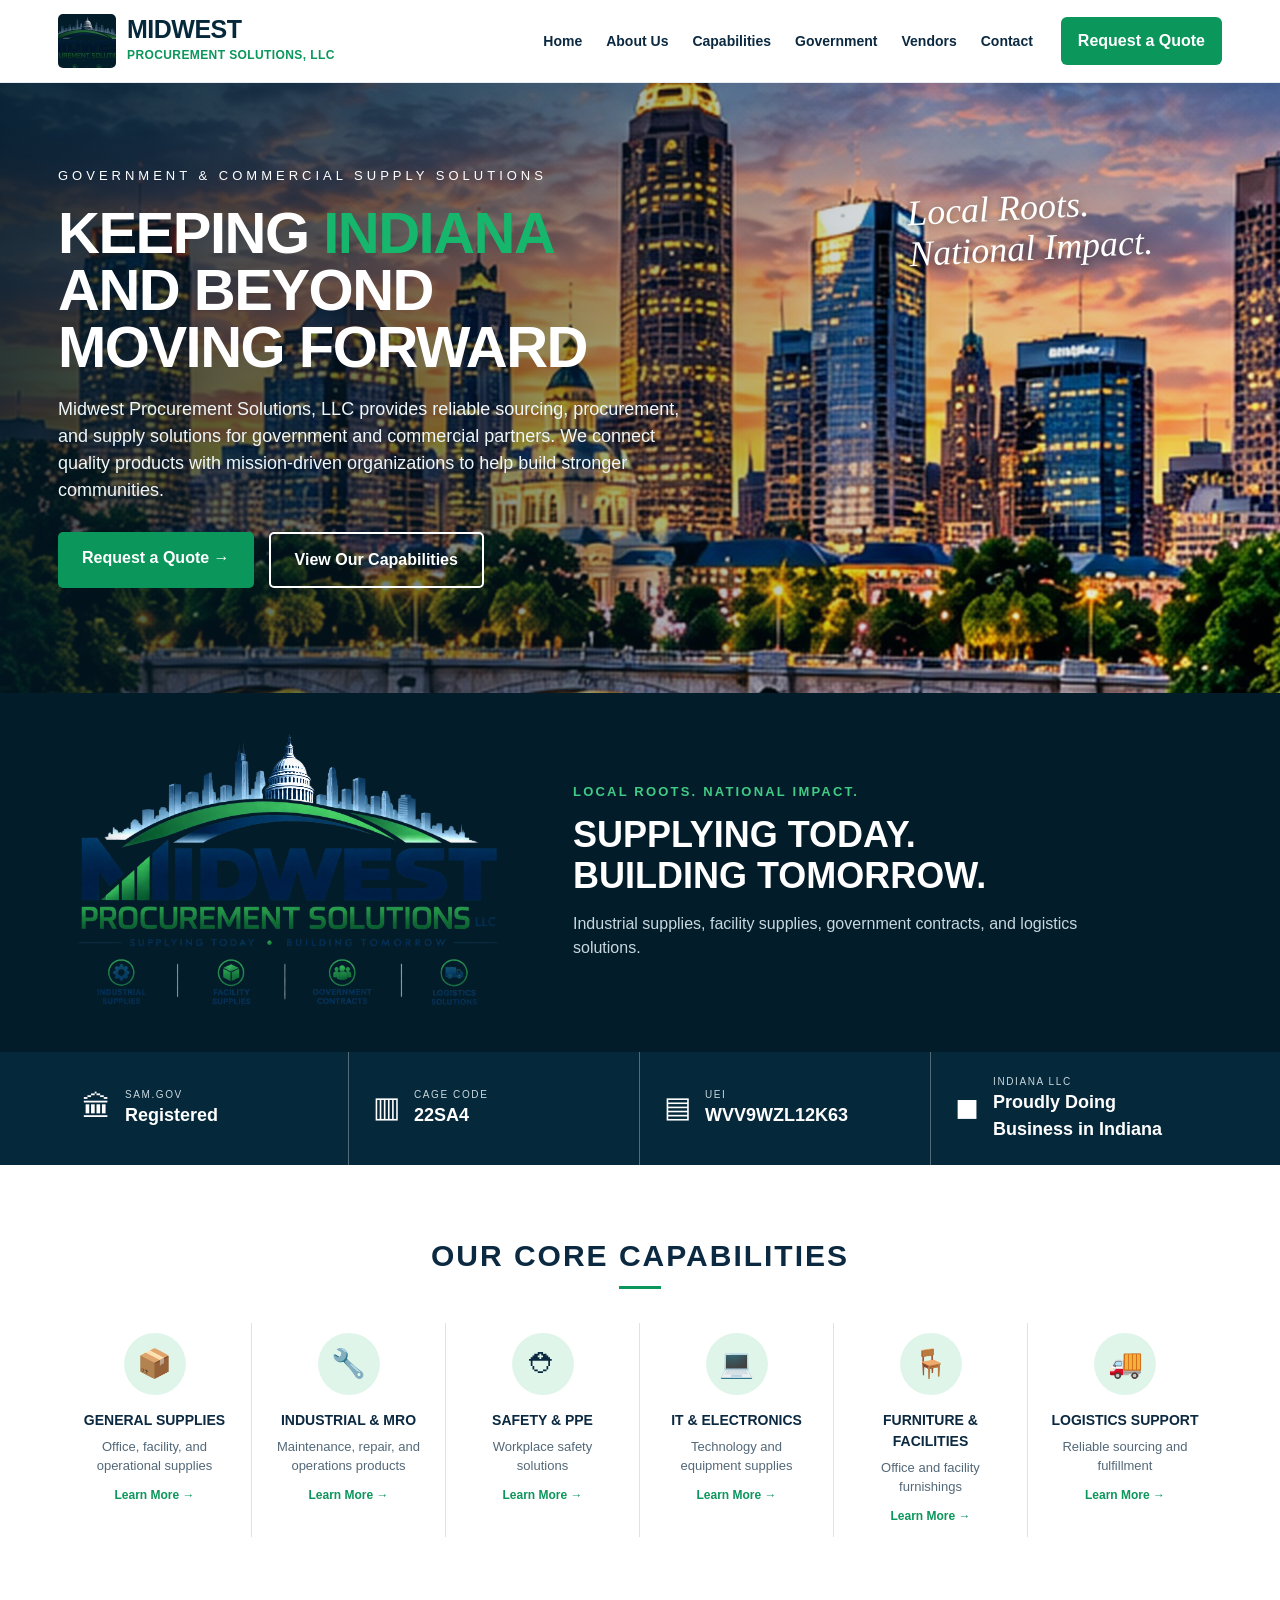
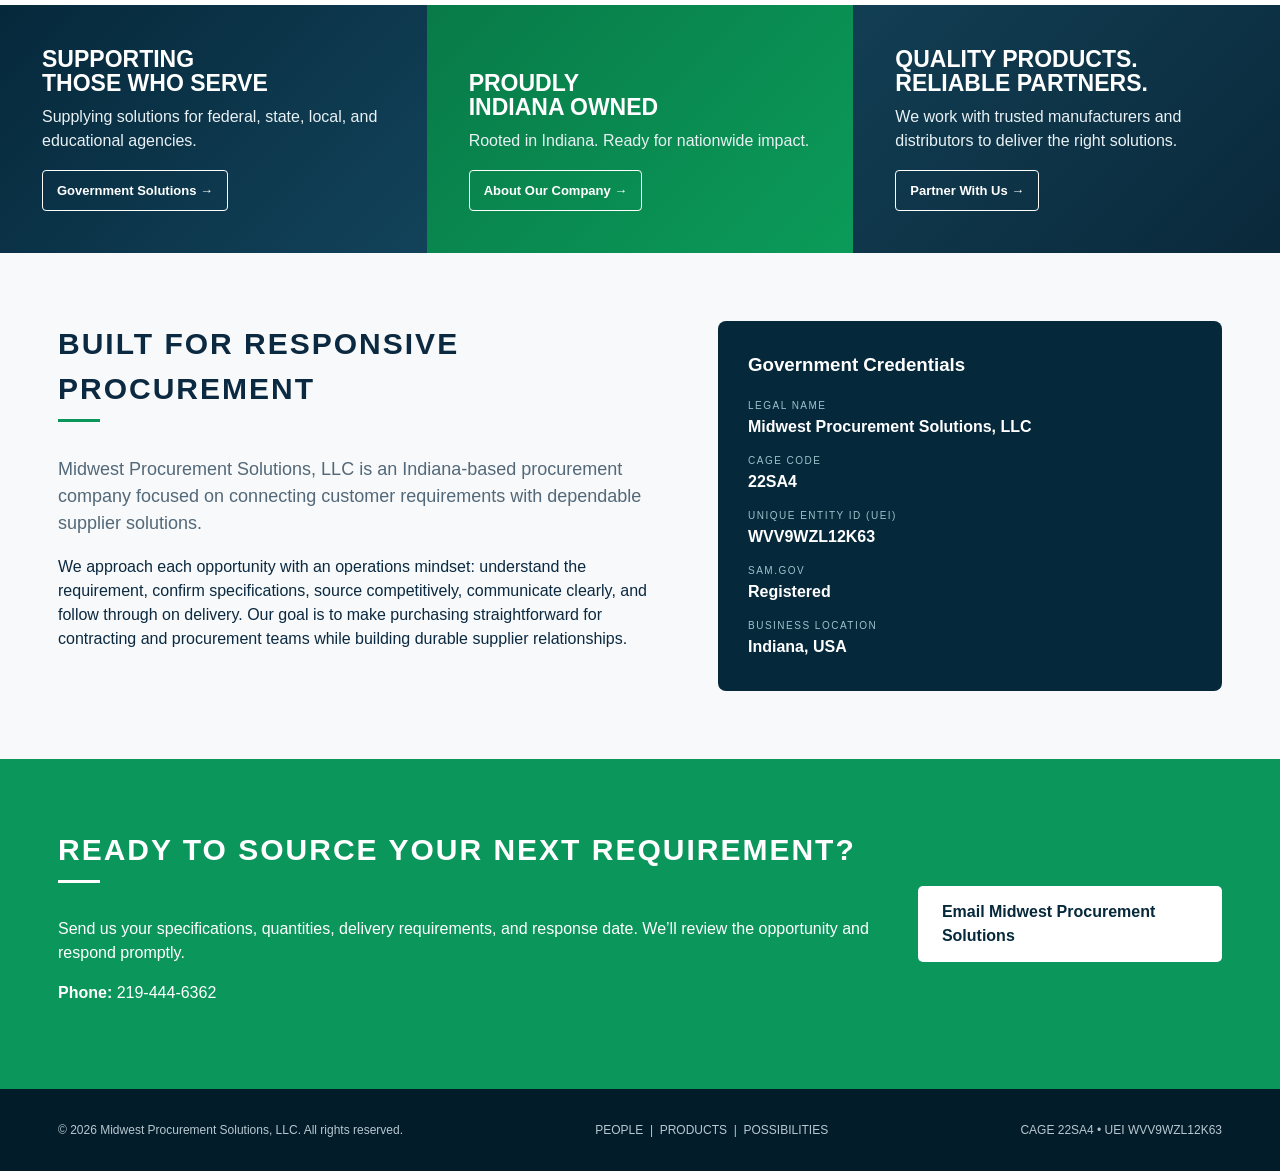
==== commit a3162937: "Improve skyline crop and logo visibility" ====
--- a/index.html
+++ b/index.html
@@ -3,7 +3,7 @@
 :root{--navy:#06283b;--navy2:#031c2a;--green:#0b965b;--green2:#16b66d;--ink:#0b2940;--muted:#536878;--light:#f7f9fa;--line:#dbe4e8;--white:#fff}*{box-sizing:border-box}html{scroll-behavior:smooth}body{margin:0;font-family:Arial,Helvetica,sans-serif;color:var(--ink);background:white;line-height:1.5}a{text-decoration:none;color:inherit}.wrap{max-width:1220px;margin:auto;padding:0 28px}.top{background:#fff;position:sticky;top:0;z-index:20;border-bottom:1px solid #e6ecef}.nav{min-height:82px;display:flex;align-items:center;gap:28px}.brand{display:flex;align-items:center;margin-right:auto}.mark{width:52px;height:44px;position:relative;margin-right:10px}.mark:before,.mark:after{content:"";position:absolute;bottom:0;background:var(--green)}.mark:before{left:3px;width:12px;height:24px}.mark:after{left:20px;width:12px;height:34px;box-shadow:17px -10px 0 var(--green)}.brandtext strong{display:block;font-size:25px;line-height:1;color:var(--navy);letter-spacing:-.5px}.brandtext span{font-size:12px;color:var(--green);font-weight:800;letter-spacing:.4px}.navlinks{display:flex;gap:24px;font-size:14px;font-weight:700}.navlinks a:hover{color:var(--green)}.quote{background:var(--green);color:white;padding:12px 17px;border-radius:6px;font-weight:800}.hero{min-height:610px;color:white;position:relative;display:flex;align-items:center;background-image:linear-gradient(90deg,rgba(2,26,39,.80) 0%,rgba(2,26,39,.56) 34%,rgba(2,26,39,.12) 68%,rgba(2,26,39,.03) 100%),url('assets/indianapolis-skyline.jpg');background-size:cover;background-position:center center}.heroContent{padding:78px 0 100px;max-width:660px}.eyebrow{font-size:13px;letter-spacing:4px;text-transform:uppercase}.hero h1{font-size:58px;line-height:.99;margin:18px 0 20px;text-transform:uppercase;letter-spacing:-1.5px}.hero h1 em{font-style:normal;color:var(--green2)}.hero p{font-size:18px;max-width:630px;color:#eef6f8}.script{position:absolute;right:10%;top:17%;font-family:Georgia,serif;font-style:italic;font-size:36px;line-height:1.15;transform:rotate(-3deg);text-shadow:0 2px 8px #0007}.script small{display:block;font-family:Arial,sans-serif;font-style:normal;text-transform:uppercase;font-size:12px;letter-spacing:3px;margin-top:18px;text-align:center}.actions{display:flex;gap:15px;margin-top:28px;flex-wrap:wrap}.btn{display:inline-block;padding:14px 24px;border-radius:5px;font-weight:800}.btn.primary{background:var(--green);color:white}.btn.ghost{border:2px solid white;color:white}.credentials{background:var(--navy);color:white}.credgrid{display:grid;grid-template-columns:repeat(4,1fr)}.cred{padding:22px 24px;border-right:1px solid #ffffff50;display:flex;align-items:center;gap:14px}.cred:last-child{border-right:0}.icon{font-size:29px}.cred small{display:block;text-transform:uppercase;letter-spacing:1.6px;color:#c9d8de;font-size:10px}.cred strong{font-size:18px}.section{padding:68px 0}.section h2{text-align:center;font-size:30px;letter-spacing:2px;text-transform:uppercase;margin:0 0 8px}.under{width:42px;height:3px;background:var(--green);margin:0 auto 34px}.capgrid{display:grid;grid-template-columns:repeat(6,1fr);gap:0}.cap{text-align:center;padding:10px 20px;border-right:1px solid var(--line)}.cap:last-child{border:0}.cap .circle{width:62px;height:62px;margin:0 auto 15px;border-radius:50%;background:#dff5ea;display:flex;align-items:center;justify-content:center;font-size:28px}.cap h3{font-size:14px;margin:0 0 6px;text-transform:uppercase}.cap p{font-size:13px;color:var(--muted);margin:0}.cap a{display:inline-block;color:var(--green);font-size:12px;font-weight:800;margin-top:10px}.triptych{display:grid;grid-template-columns:repeat(3,1fr)}.feature{min-height:235px;padding:42px;color:white;display:flex;flex-direction:column;justify-content:flex-end;background:linear-gradient(135deg,var(--navy),#12435a)}.feature:nth-child(2){background:linear-gradient(135deg,#087a48,#0b9b59)}.feature:nth-child(3){background:linear-gradient(135deg,#123e53,#0a293b)}.feature h3{font-size:23px;text-transform:uppercase;line-height:1.05;margin:0 0 10px}.feature p{margin:0 0 17px;color:#e8f1f4}.mini{border:1px solid white;padding:10px 14px;border-radius:4px;width:max-content;font-size:13px;font-weight:800}.about{background:var(--light)}.twocol{display:grid;grid-template-columns:1.1fr .9fr;gap:44px;align-items:start}.twocol h2{text-align:left}.twocol .under{margin-left:0}.lead{font-size:18px;color:var(--muted)}.panel{background:var(--navy);color:white;padding:30px;border-radius:8px}.panel h3{margin-top:0}.panel dl{margin:0}.panel dt{font-size:10px;text-transform:uppercase;letter-spacing:1.5px;color:#9fc1ca;margin-top:14px}.panel dd{font-weight:800;margin:2px 0}.contact{background:var(--green);color:white}.contact h2{text-align:left;color:white}.contact .under{background:white;margin-left:0}.contactrow{display:flex;align-items:center;justify-content:space-between;gap:30px}.contact .btn{background:white;color:var(--navy)}footer{background:var(--navy2);color:#b8c8d0;padding:32px 0}.foot{display:flex;justify-content:space-between;gap:20px;flex-wrap:wrap;font-size:12px}@media(max-width:950px){.navlinks{display:none}.hero h1{font-size:46px}.script{display:none}.capgrid{grid-template-columns:repeat(3,1fr)}.cap{border-bottom:1px solid var(--line)}.credgrid{grid-template-columns:repeat(2,1fr)}.cred:nth-child(2){border-right:0}.triptych{grid-template-columns:1fr}.twocol{grid-template-columns:1fr}}@media(max-width:600px){.wrap{padding:0 18px}.brandtext strong{font-size:19px}.brandtext span{font-size:9px}.quote{display:none}.hero{min-height:540px;background-position:62% center}.heroContent{padding:65px 0}.hero h1{font-size:39px}.hero p{font-size:16px}.credgrid,.capgrid{grid-template-columns:1fr}.cred{border-right:0;border-bottom:1px solid #ffffff40}.cap{border-right:0}.contactrow{display:block}.contact .btn{margin-top:16px}}
 
 .brand-emblem{display:block;position:relative;width:58px;height:54px;overflow:hidden;flex:none;margin-right:11px;background:#031c2a;border-radius:5px}.brand-emblem img{position:absolute;width:100px;height:auto;max-width:none;left:50%;top:-2px;transform:translateX(-50%)}.brand-showcase{background:#031c2a;color:#fff;padding:26px 0}.brand-showcase-inner{display:grid;grid-template-columns:minmax(0,460px) 1fr;gap:55px;align-items:center}.brand-showcase img{display:block;width:100%;height:auto;border-radius:8px}.brand-showcase .eyebrow{color:#42cb84;letter-spacing:2.2px;font-weight:700}.brand-showcase h2{font-size:36px;line-height:1.12;margin:14px 0;text-transform:uppercase}.brand-showcase p:last-child{color:#c7d9df;max-width:510px}.menu-toggle{display:none;background:#fff;border:1px solid var(--line);border-radius:5px;color:var(--navy);font:700 15px Arial,sans-serif;padding:10px 12px;cursor:pointer}a:focus-visible,button:focus-visible{outline:3px solid var(--green2);outline-offset:3px}section[id],.feature[id]{scroll-margin-top:85px}@media(max-width:950px){.nav{flex-wrap:wrap}.menu-toggle{display:block}.navlinks{display:none;order:3;width:100%;padding:0 0 18px;flex-direction:column;gap:0}.navlinks.open{display:flex}.navlinks a{padding:10px 4px}.brand-showcase-inner{grid-template-columns:minmax(0,380px) 1fr;gap:25px}.brand-showcase h2{font-size:28px}}@media(max-width:650px){.brand-showcase-inner{display:block}.brand-showcase img{max-width:440px;margin:auto}.brand-showcase-inner>div{padding:0 0 18px}.brand-showcase h2{font-size:26px}.brand-showcase{padding:15px 0}.brand-emblem{width:48px;height:48px}.brand-emblem img{width:90px}.brandtext strong{font-size:17px}.brandtext span{font-size:8px}.nav{gap:8px}.menu-toggle{padding:9px}}
-</style></head><body>
+.hero{background-size:120% auto}@media(max-width:900px){.hero{background-size:cover}}.brand-showcase img{filter:brightness(1.7) contrast(1.08)}</style></head><body>
 <header class="top"><div class="wrap nav"><a class="brand" href="#home" aria-label="Midwest Procurement Solutions home"><span class="brand-emblem"><img src="assets/mps-logo.png" alt=""></span><div class="brandtext"><strong>MIDWEST</strong><span>PROCUREMENT SOLUTIONS, LLC</span></div></a><button class="menu-toggle" type="button" aria-controls="site-nav" aria-expanded="false">Menu</button><nav class="navlinks" id="site-nav" aria-label="Main navigation"><a href="#home">Home</a><a href="#about">About Us</a><a href="#capabilities">Capabilities</a><a href="#government">Government</a><a href="#vendors">Vendors</a><a href="#contact">Contact</a></nav><a class="quote" href="#contact">Request a Quote</a></div></header>
 <section class="hero" id="home"><div class="wrap" style="width:100%"><div class="heroContent"><div class="eyebrow">Government & Commercial Supply Solutions</div><h1>Keeping <em>Indiana</em><br>and beyond<br>moving forward</h1><p>Midwest Procurement Solutions, LLC provides reliable sourcing, procurement, and supply solutions for government and commercial partners. We connect quality products with mission-driven organizations to help build stronger communities.</p><div class="actions"><a class="btn primary" href="#contact">Request a Quote →</a><a class="btn ghost" href="#capabilities">View Our Capabilities</a></div></div><div class="script">Local Roots.<br>National Impact.</div></div></section>
 <section class="brand-showcase" aria-label="Midwest Procurement Solutions branding"><div class="wrap brand-showcase-inner"><img src="assets/mps-logo.png" alt="Midwest Procurement Solutions LLC — Supplying Today, Building Tomorrow" width="1536" height="1024"><div><p class="eyebrow">Local Roots. National Impact.</p><h2>Supplying today.<br>Building tomorrow.</h2><p>Industrial supplies, facility supplies, government contracts, and logistics solutions.</p></div></div></section>
